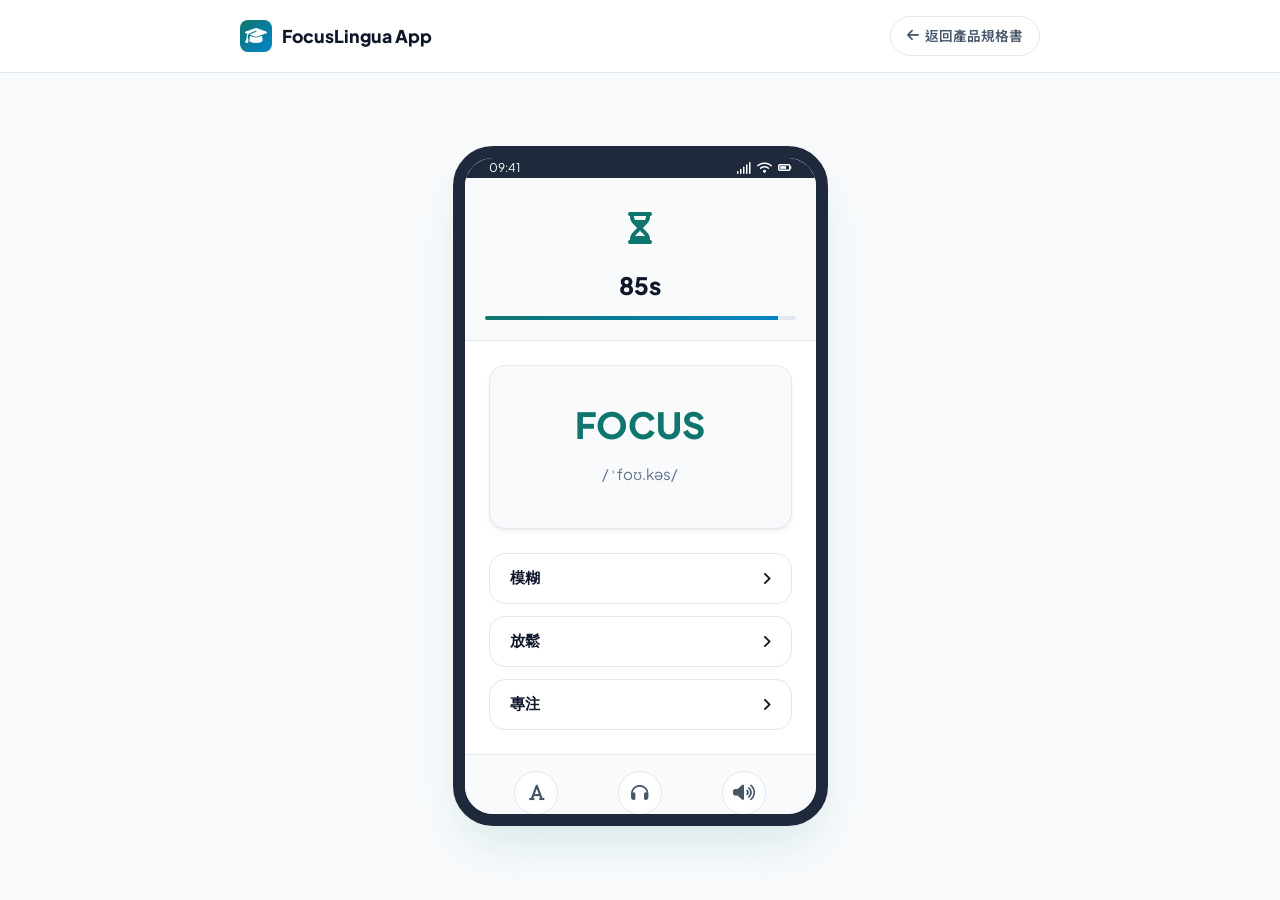
==== app_model.html @ e0427eb3 "feat: 新增專注學習產品規格書及交互App測試模型" ====
<!DOCTYPE html>
<html lang="zh-TW">
<head>
  <meta charset="UTF-8">
  <meta name="viewport" content="width=device-width, initial-scale=1.0">
  <title>FocusLingua | 專利交互概念產品模型 (App Test Model)</title>
  
  <!-- Fonts & Icons -->
  <link rel="preconnect" href="https://fonts.googleapis.com">
  <link rel="preconnect" href="https://fonts.gstatic.com" crossorigin>
  <link href="https://fonts.googleapis.com/css2?family=Plus+Jakarta+Sans:wght@400;500;600;700;800&family=Noto+Sans+TC:wght@400;500;700;900&display=swap" rel="stylesheet">
  <link rel="stylesheet" href="https://cdnjs.cloudflare.com/ajax/libs/font-awesome/6.4.0/css/all.min.css">
  
  <style>
    :root {
      --bg-primary: #f8fafc;
      --bg-secondary: #ffffff;
      --text-main: #0f172a;
      --text-muted: #475569;
      --text-sub: #64748b;
      --border-color: #e2e8f0;
      
      --accent-primary: #0f766e;   /* Teal */
      --accent-secondary: #0d9488; /* Mint */
      --accent-sky: #0284c7;       /* Sky Blue */
      --accent-bg: rgba(15, 118, 110, 0.05);
      
      --radius-md: 16px;
      --radius-sm: 8px;
      --radius-full: 9999px;
      --shadow-flat: 0 4px 6px -1px rgba(0, 0, 0, 0.05), 0 2px 4px -2px rgba(0, 0, 0, 0.05);
      --shadow-glow: 0 10px 30px rgba(15, 118, 110, 0.06);
      
      --transition-normal: 0.3s cubic-bezier(0.4, 0, 0.2, 1);
      --font-family: 'Plus Jakarta Sans', 'Noto Sans TC', sans-serif;
    }

    * {
      box-sizing: border-box;
      margin: 0;
      padding: 0;
    }

    body {
      background-color: var(--bg-primary);
      color: var(--text-main);
      font-family: var(--font-family);
      line-height: 1.6;
      display: flex;
      flex-direction: column;
      min-height: 100vh;
    }

    /* Header */
    .header {
      background-color: var(--bg-secondary);
      border-bottom: 1px solid var(--border-color);
      padding: 16px 24px;
    }

    .header-container {
      max-width: 800px;
      margin: 0 auto;
      display: flex;
      justify-content: space-between;
      align-items: center;
    }

    .brand {
      display: flex;
      align-items: center;
      gap: 10px;
      text-decoration: none;
      color: var(--text-main);
    }

    .brand-logo {
      width: 32px;
      height: 32px;
      background: linear-gradient(135deg, var(--accent-primary) 0%, var(--accent-sky) 100%);
      border-radius: var(--radius-sm);
      display: flex;
      align-items: center;
      justify-content: center;
      color: #ffffff;
      font-size: 1.1rem;
    }

    .brand-title {
      font-size: 1.1rem;
      font-weight: 800;
    }

    .btn-back {
      background-color: transparent;
      border: 1px solid var(--border-color);
      color: var(--text-muted);
      padding: 8px 16px;
      border-radius: var(--radius-full);
      font-size: 0.85rem;
      font-weight: 600;
      text-decoration: none;
      display: inline-flex;
      align-items: center;
      gap: 6px;
      transition: var(--transition-normal);
    }

    .btn-back:hover {
      border-color: var(--accent-primary);
      color: var(--accent-primary);
      background-color: var(--accent-bg);
    }

    /* Main Container (App Simulator Frame) */
    .simulator-container {
      flex-grow: 1;
      display: flex;
      align-items: center;
      justify-content: center;
      padding: 40px 24px;
    }

    .app-frame {
      background-color: var(--bg-secondary);
      border: 1px solid var(--border-color);
      width: 100%;
      max-width: 375px;
      height: 680px;
      border-radius: 40px;
      box-shadow: 0 25px 50px -12px rgba(15, 118, 110, 0.15);
      position: relative;
      overflow: hidden;
      display: flex;
      flex-direction: column;
      border: 12px solid #1e293b; /* Phone border look */
    }

    /* Status Bar Mock */
    .status-bar {
      height: 24px;
      background-color: #1e293b;
      color: #ffffff;
      font-size: 0.75rem;
      display: flex;
      justify-content: space-between;
      align-items: center;
      padding: 0 24px;
    }

    /* Timer / Hourglass Section */
    .timer-section {
      padding: 20px;
      text-align: center;
      background-color: var(--bg-primary);
      border-bottom: 1px solid var(--border-color);
      display: flex;
      flex-direction: column;
      align-items: center;
    }

    .hourglass-container {
      width: 60px;
      height: 60px;
      margin-bottom: 8px;
      position: relative;
      display: flex;
      align-items: center;
      justify-content: center;
      font-size: 2rem;
      color: var(--accent-primary);
    }

    .hourglass-spinning {
      animation: spin 2s linear infinite;
      display: inline-block;
    }

    @keyframes spin {
      0% { transform: rotate(0deg); }
      100% { transform: rotate(360deg); }
    }

    .timer-text {
      font-size: 1.5rem;
      font-weight: 800;
      color: var(--text-main);
    }

    .timer-progress-bg {
      width: 100%;
      height: 4px;
      background-color: var(--border-color);
      border-radius: var(--radius-full);
      margin-top: 12px;
      overflow: hidden;
    }

    .timer-progress-fill {
      height: 100%;
      width: 100%;
      background: linear-gradient(90deg, var(--accent-primary) 0%, var(--accent-sky) 100%);
      transition: width 1s linear;
    }

    /* Content Area */
    .content-area {
      flex-grow: 1;
      padding: 24px;
      display: flex;
      flex-direction: column;
      justify-content: center;
      align-items: center;
      position: relative;
    }

    /* Dyslexic Font Simulator style */
    .dyslexic-mode {
      font-family: 'Plus Jakarta Sans', sans-serif !important;
      font-weight: 800 !important;
      letter-spacing: 0.12em !important;
      word-spacing: 0.22em !important;
      text-shadow: 0 2px 2px rgba(15, 118, 110, 0.15) !important;
    }

    .word-card {
      background-color: var(--bg-primary);
      border: 1px solid var(--border-color);
      border-radius: var(--radius-md);
      width: 100%;
      padding: 30px 20px;
      text-align: center;
      margin-bottom: 24px;
      box-shadow: var(--shadow-flat);
      transition: var(--transition-normal);
    }

    .word-card-eng {
      font-size: 2.25rem;
      font-weight: 800;
      color: var(--accent-primary);
      margin-bottom: 8px;
    }

    .word-card-ipa {
      font-size: 0.95rem;
      color: var(--text-sub);
      margin-bottom: 12px;
    }

    /* Interactive Options */
    .options-container {
      width: 100%;
      display: flex;
      flex-direction: column;
      gap: 12px;
    }

    .option-btn {
      width: 100%;
      background-color: var(--bg-secondary);
      border: 1px solid var(--border-color);
      padding: 14px 20px;
      border-radius: var(--radius-md);
      font-size: 0.95rem;
      font-weight: 700;
      color: var(--text-main);
      cursor: pointer;
      text-align: left;
      display: flex;
      justify-content: space-between;
      align-items: center;
      transition: var(--transition-normal);
      position: relative;
      overflow: hidden;
    }

    .option-btn:hover {
      border-color: var(--accent-primary);
      background-color: var(--accent-bg);
    }

    .option-btn.correct {
      border-color: #10b981;
      background-color: #ecfdf5;
      color: #065f46;
    }

    .option-btn.incorrect {
      border-color: #ef4444;
      background-color: #fef2f2;
      color: #991b1b;
    }

    /* Sensory Settings Controls */
    .settings-bar {
      background-color: var(--bg-primary);
      border-top: 1px solid var(--border-color);
      padding: 16px 20px;
      display: flex;
      justify-content: space-around;
      align-items: center;
    }

    .control-btn {
      background-color: var(--bg-secondary);
      border: 1px solid var(--border-color);
      color: var(--text-muted);
      width: 44px;
      height: 44px;
      border-radius: 50%;
      display: flex;
      align-items: center;
      justify-content: center;
      font-size: 1.1rem;
      cursor: pointer;
      position: relative;
      transition: var(--transition-normal);
    }

    .control-btn:hover,
    .control-btn.active {
      border-color: var(--accent-primary);
      color: var(--accent-primary);
      background-color: var(--accent-bg);
      box-shadow: 0 4px 10px rgba(15, 118, 110, 0.15);
    }

    .control-btn.active::after {
      content: '';
      position: absolute;
      bottom: -3px;
      width: 6px;
      height: 6px;
      background-color: var(--accent-primary);
      border-radius: 50%;
    }

    /* Haptic Feedback Wave Effect Overlay */
    .haptic-overlay {
      position: absolute;
      top: 0;
      left: 0;
      width: 100%;
      height: 100%;
      pointer-events: none;
      z-index: 10;
      opacity: 0;
      transition: opacity 0.15s ease-out;
      border: 0px solid var(--accent-secondary);
    }

    .haptic-overlay.active {
      animation: rippleEffect 0.3s ease-out;
    }

    @keyframes rippleEffect {
      0% { border: 0px solid rgba(13, 148, 136, 0.6); opacity: 1; }
      50% { border: 20px solid rgba(13, 148, 136, 0.3); opacity: 0.8; }
      100% { border: 40px solid rgba(13, 148, 136, 0); opacity: 0; }
    }

    /* Particle Fireworks Canvas */
    #fireworks-canvas {
      position: absolute;
      top: 0;
      left: 0;
      width: 100%;
      height: 100%;
      pointer-events: none;
      z-index: 5;
    }

    /* Modal Victory Popup */
    .success-modal {
      position: absolute;
      top: 0;
      left: 0;
      width: 100%;
      height: 100%;
      background-color: rgba(15, 23, 42, 0.7);
      backdrop-filter: blur(4px);
      z-index: 50;
      display: flex;
      align-items: center;
      justify-content: center;
      opacity: 0;
      visibility: hidden;
      transition: var(--transition-normal);
    }

    .success-modal.active {
      opacity: 1;
      visibility: visible;
    }

    .success-card {
      background-color: var(--bg-secondary);
      border-radius: 24px;
      width: 85%;
      padding: 24px;
      text-align: center;
      transform: scale(0.9);
      transition: var(--transition-normal);
    }

    .success-modal.active .success-card {
      transform: scale(1);
    }

    .success-icon {
      font-size: 3rem;
      color: #10b981;
      margin-bottom: 12px;
      animation: bounce 1s ease infinite;
    }

    @keyframes bounce {
      0%, 100% { transform: translateY(0); }
      50% { transform: translateY(-8px); }
    }

    .btn-next {
      background: linear-gradient(135deg, var(--accent-primary) 0%, var(--accent-sky) 100%);
      color: #ffffff;
      border: none;
      padding: 12px 24px;
      border-radius: var(--radius-full);
      font-weight: 700;
      font-size: 0.95rem;
      width: 100%;
      cursor: pointer;
      margin-top: 20px;
    }
  </style>
</head>
<body>

  <!-- Header -->
  <header class="header">
    <div class="header-container">
      <a href="#" class="brand">
        <div class="brand-logo"><i class="fa-solid fa-graduation-cap"></i></div>
        <h1 class="brand-title">FocusLingua App</h1>
      </a>
      <a href="prd_dashboard.html" class="btn-back">
        <i class="fa-solid fa-arrow-left"></i> 返回產品規格書
      </a>
    </div>
  </header>

  <!-- Simulator Container -->
  <main class="simulator-container">
    <div class="app-frame" id="app-frame">
      <!-- Status Bar -->
      <div class="status-bar">
        <span>09:41</span>
        <span>
          <i class="fa-solid fa-signal" style="margin-right: 4px;"></i>
          <i class="fa-solid fa-wifi" style="margin-right: 4px;"></i>
          <i class="fa-solid fa-battery-three-quarters"></i>
        </span>
      </div>

      <!-- Haptic Wave Overlay -->
      <div class="haptic-overlay" id="haptic-wave"></div>

      <!-- Fireworks Canvas -->
      <canvas id="fireworks-canvas"></canvas>

      <!-- Timer Section -->
      <div class="timer-section">
        <div class="hourglass-container">
          <i class="fa-solid fa-hourglass-half hourglass-spinning" id="hourglass-icon"></i>
        </div>
        <div class="timer-text" id="timer-display">90s</div>
        <div class="timer-progress-bg">
          <div class="timer-progress-fill" id="timer-fill"></div>
        </div>
      </div>

      <!-- Content Area -->
      <div class="content-area">
        <!-- Word Card -->
        <div class="word-card" id="word-card">
          <div class="word-card-eng" id="card-english">FOCUS</div>
          <div class="word-card-ipa" id="card-ipa">/ˈfoʊ.kəs/</div>
        </div>

        <!-- Options -->
        <div class="options-container" id="options-container">
          <!-- Options injected by JS -->
        </div>
      </div>

      <!-- Settings Bar (Sensory controls) -->
      <div class="settings-bar">
        <!-- Dyslexic font toggle -->
        <button class="control-btn" id="font-toggle" title="閱讀障礙友善字型" onclick="toggleDyslexicFont()">
          <i class="fa-solid fa-font"></i>
        </button>
        <!-- BGM / White noise toggle -->
        <button class="control-btn" id="sound-toggle" title="播放專注白噪音" onclick="toggleWhiteNoise()">
          <i class="fa-solid fa-headphones"></i>
        </button>
        <!-- Audio TTS / Speak word -->
        <button class="control-btn" id="speak-btn" title="朗讀發音" onclick="speakCurrentWord()">
          <i class="fa-solid fa-volume-high"></i>
        </button>
      </div>

      <!-- Success Victory Modal -->
      <div class="success-modal" id="success-modal">
        <div class="success-card">
          <div class="success-icon"><i class="fa-solid fa-circle-check"></i></div>
          <h3 style="font-size: 1.25rem; font-weight: 800; margin-bottom: 8px;">完美回答！</h3>
          <p id="success-stat" style="color: var(--text-muted); font-size: 0.9rem; line-height: 1.6;">
            專注點擊反應時間: 284ms<br>連續專注日數: +1 天
          </p>
          <button class="btn-next" onclick="nextQuestion()">挑戰下一個 <i class="fa-solid fa-forward"></i></button>
        </div>
      </div>
    </div>
  </main>

  <!-- Sound & Interaction Scripts -->
  <script>
    // Audio Context Setup (Web Audio API)
    let audioCtx = null;
    let noiseNode = null;
    let isNoisePlaying = false;

    // Timer Variables
    let timerValue = 90;
    let timerInterval = null;
    let isTimerRunning = false;

    // Words Database
    const wordList = [
      { english: "FOCUS", ipa: "/ˈfoʊ.kəs/", chinese: "專注", options: ["模糊", "放鬆", "專注"] },
      { english: "CALM", ipa: "/kɑːm/", chinese: "冷靜", options: ["慌亂", "冷靜", "刺激"] },
      { english: "LEARN", ipa: "/lɜːrn/", chinese: "學習", options: ["遺忘", "學習", "運動"] },
      { english: "MIND", ipa: "/maɪnd/", chinese: "心智", options: ["身體", "地圖", "心智"] }
    ];
    let currentWordIndex = 0;
    let reactionStartTime = 0;

    // Page Load Setup
    window.addEventListener('load', () => {
      loadQuestion();
      startTimer();
    });

    // Load Question
    function loadQuestion() {
      const currentWord = wordList[currentWordIndex];
      document.getElementById('card-english').innerText = currentWord.english;
      document.getElementById('card-ipa').innerText = currentWord.ipa;
      
      const optionsContainer = document.getElementById('options-container');
      optionsContainer.innerHTML = '';
      
      currentWord.options.forEach(opt => {
        const btn = document.createElement('button');
        btn.className = 'option-btn';
        btn.innerHTML = `<span>${opt}</span> <i class="fa-solid fa-angle-right"></i>`;
        btn.onclick = () => selectOption(btn, opt);
        optionsContainer.appendChild(btn);
      });

      reactionStartTime = Date.now();
    }

    // Select Option
    function selectOption(btn, value) {
      const currentWord = wordList[currentWordIndex];
      const buttons = document.querySelectorAll('.option-btn');
      
      // Stop timer for calculation
      pauseTimer();
      const reactionTime = Date.now() - reactionStartTime;

      if (value === currentWord.chinese) {
        btn.classList.add('correct');
        btn.innerHTML = `<span>${value}</span> <i class="fa-solid fa-circle-check"></i>`;
        
        // Trigger Haptic Wave & Sound & Particles
        triggerHapticWave();
        playSuccessBeep();
        triggerFireworks();
        
        // Show Success Modal
        setTimeout(() => {
          document.getElementById('success-stat').innerHTML = `專注點擊反應時間: <strong>${reactionTime}ms</strong><br>連續專注日數: <strong>+1 天</strong>`;
          document.getElementById('success-modal').classList.add('active');
        }, 600);
      } else {
        btn.classList.add('incorrect');
        btn.innerHTML = `<span>${value}</span> <i class="fa-solid fa-circle-xmark"></i>`;
        playErrorBeep();
        
        // Visual vibration shake on card
        const card = document.getElementById('word-card');
        card.style.transform = 'translateX(-10px)';
        setTimeout(() => card.style.transform = 'translateX(10px)', 100);
        setTimeout(() => card.style.transform = 'translateX(-5px)', 200);
        setTimeout(() => card.style.transform = 'translateX(0)', 300);

        // Resume timer
        setTimeout(() => startTimer(), 1000);
      }
    }

    // Go to Next Question
    function nextQuestion() {
      document.getElementById('success-modal').classList.remove('active');
      currentWordIndex = (currentWordIndex + 1) % wordList.length;
      loadQuestion();
      resetTimer();
      startTimer();
    }

    // Timer Controls
    function startTimer() {
      if (isTimerRunning) return;
      isTimerRunning = true;
      document.getElementById('hourglass-icon').classList.add('hourglass-spinning');
      
      timerInterval = setInterval(() => {
        timerValue--;
        document.getElementById('timer-display').innerText = timerValue + 's';
        
        const progressPercent = (timerValue / 90) * 100;
        document.getElementById('timer-fill').style.width = progressPercent + '%';

        if (timerValue <= 0) {
          clearInterval(timerInterval);
          alert("專注關卡挑戰結束，請讓大腦稍作休息！");
          resetTimer();
        }
      }, 1000);
    }

    function pauseTimer() {
      isTimerRunning = false;
      clearInterval(timerInterval);
      document.getElementById('hourglass-icon').classList.remove('hourglass-spinning');
    }

    function resetTimer() {
      pauseTimer();
      timerValue = 90;
      document.getElementById('timer-display').innerText = '90s';
      document.getElementById('timer-fill').style.width = '100%';
    }

    // Settings Toggle: Dyslexic Font Simulator
    function toggleDyslexicFont() {
      const engCardText = document.getElementById('card-english');
      const btn = document.getElementById('font-toggle');
      
      engCardText.classList.toggle('dyslexic-mode');
      btn.classList.toggle('active');
    }

    // Settings Toggle: White Noise Generator (Web Audio API)
    function toggleWhiteNoise() {
      const btn = document.getElementById('sound-toggle');
      
      if (!audioCtx) {
        audioCtx = new (window.AudioContext || window.webkitAudioContext)();
      }

      if (isNoisePlaying) {
        // Stop white noise
        if (noiseNode) {
          noiseNode.disconnect();
          noiseNode = null;
        }
        isNoisePlaying = false;
        btn.classList.remove('active');
      } else {
        // Start white noise
        const bufferSize = 2 * audioCtx.sampleRate;
        const noiseBuffer = audioCtx.createBuffer(1, bufferSize, audioCtx.sampleRate);
        const output = noiseBuffer.getChannelData(0);
        
        // Populate buffer with random noise (white noise)
        for (let i = 0; i < bufferSize; i++) {
          output[i] = Math.random() * 2 - 1;
        }
        
        noiseNode = audioCtx.createBufferSource();
        noiseNode.buffer = noiseBuffer;
        noiseNode.loop = true;
        
        // Lowpass filter to make it brownian/calm pink noise
        const filter = audioCtx.createBiquadFilter();
        filter.type = 'lowpass';
        filter.frequency.setValueAtTime(400, audioCtx.currentTime); // Deep rumbling white noise
        
        // Volume Control
        const gainNode = audioCtx.createGain();
        gainNode.gain.setValueAtTime(0.08, audioCtx.currentTime); // Low background volume
        
        noiseNode.connect(filter);
        filter.connect(gainNode);
        gainNode.connect(audioCtx.destination);
        
        noiseNode.start();
        isNoisePlaying = true;
        btn.classList.add('active');
      }
    }

    // Speech TTS Speaker
    function speakCurrentWord() {
      const text = wordList[currentWordIndex].english;
      const utterance = new SpeechSynthesisUtterance(text);
      utterance.lang = 'en-US';
      utterance.rate = 0.85; // Slightly slower for dyslexic learners
      window.speechSynthesis.speak(utterance);
    }

    // Synthesize Success Beep (Web Audio API)
    function playSuccessBeep() {
      if (!audioCtx) audioCtx = new (window.AudioContext || window.webkitAudioContext)();
      
      const osc = audioCtx.createOscillator();
      const gain = audioCtx.createGain();
      
      osc.type = 'sine';
      osc.frequency.setValueAtTime(587.33, audioCtx.currentTime); // D5
      osc.frequency.exponentialRampToValueAtTime(880, audioCtx.currentTime + 0.15); // A5
      
      gain.gain.setValueAtTime(0.15, audioCtx.currentTime);
      gain.gain.exponentialRampToValueAtTime(0.01, audioCtx.currentTime + 0.3);
      
      osc.connect(gain);
      gain.connect(audioCtx.destination);
      
      osc.start();
      osc.stop(audioCtx.currentTime + 0.3);
    }

    // Synthesize Error Beep (Web Audio API)
    function playErrorBeep() {
      if (!audioCtx) audioCtx = new (window.AudioContext || window.webkitAudioContext)();
      
      const osc = audioCtx.createOscillator();
      const gain = audioCtx.createGain();
      
      osc.type = 'sawtooth';
      osc.frequency.setValueAtTime(220, audioCtx.currentTime); // A3 low buzz
      
      gain.gain.setValueAtTime(0.1, audioCtx.currentTime);
      gain.gain.exponentialRampToValueAtTime(0.01, audioCtx.currentTime + 0.2);
      
      osc.connect(gain);
      gain.connect(audioCtx.destination);
      
      osc.start();
      osc.stop(audioCtx.currentTime + 0.2);
    }

    // Trigger Visual Haptic Ripple Wave
    function triggerHapticWave() {
      const wave = document.getElementById('haptic-wave');
      wave.classList.remove('active');
      // Trigger reflow
      void wave.offsetWidth;
      wave.classList.add('active');
      
      // Native Vibrate API
      if (navigator.vibrate) {
        navigator.vibrate([80, 50, 80]); // Dual tactile pulses
      }
    }

    // Canvas Particles Fireworks
    const canvas = document.getElementById('fireworks-canvas');
    const ctx = canvas.getContext('2d');
    let particles = [];

    function resizeCanvas() {
      canvas.width = canvas.parentElement.clientWidth;
      canvas.height = canvas.parentElement.clientHeight;
    }
    window.addEventListener('resize', resizeCanvas);
    resizeCanvas();

    function triggerFireworks() {
      resizeCanvas();
      particles = [];
      const particleCount = 40;
      const x = canvas.width / 2;
      const y = canvas.height * 0.6; // Center of word card area
      
      const colors = ['#0f766e', '#0d9488', '#0284c7', '#38bdf8', '#34d399'];

      for (let i = 0; i < particleCount; i++) {
        const angle = Math.random() * Math.PI * 2;
        const speed = Math.random() * 4 + 2;
        particles.push({
          x: x,
          y: y,
          vx: Math.cos(angle) * speed,
          vy: Math.sin(angle) * speed - 1.5, // Gravity drift
          radius: Math.random() * 3 + 2,
          color: colors[Math.floor(Math.random() * colors.length)],
          alpha: 1,
          decay: Math.random() * 0.02 + 0.015
        });
      }
      
      requestAnimationFrame(updateParticles);
    }

    function updateParticles() {
      ctx.clearRect(0, 0, canvas.width, canvas.height);
      let alive = false;

      particles.forEach(p => {
        p.x += p.vx;
        p.y += p.vy;
        p.vy += 0.08; // Gravity
        p.alpha -= p.decay;

        if (p.alpha > 0) {
          alive = true;
          ctx.beginPath();
          ctx.arc(p.x, p.y, p.radius, 0, Math.PI * 2);
          ctx.fillStyle = p.color;
          ctx.globalAlpha = p.alpha;
          ctx.fill();
        }
      });

      if (alive) {
        requestAnimationFrame(updateParticles);
      }
    }
  </script>
</body>
</html>
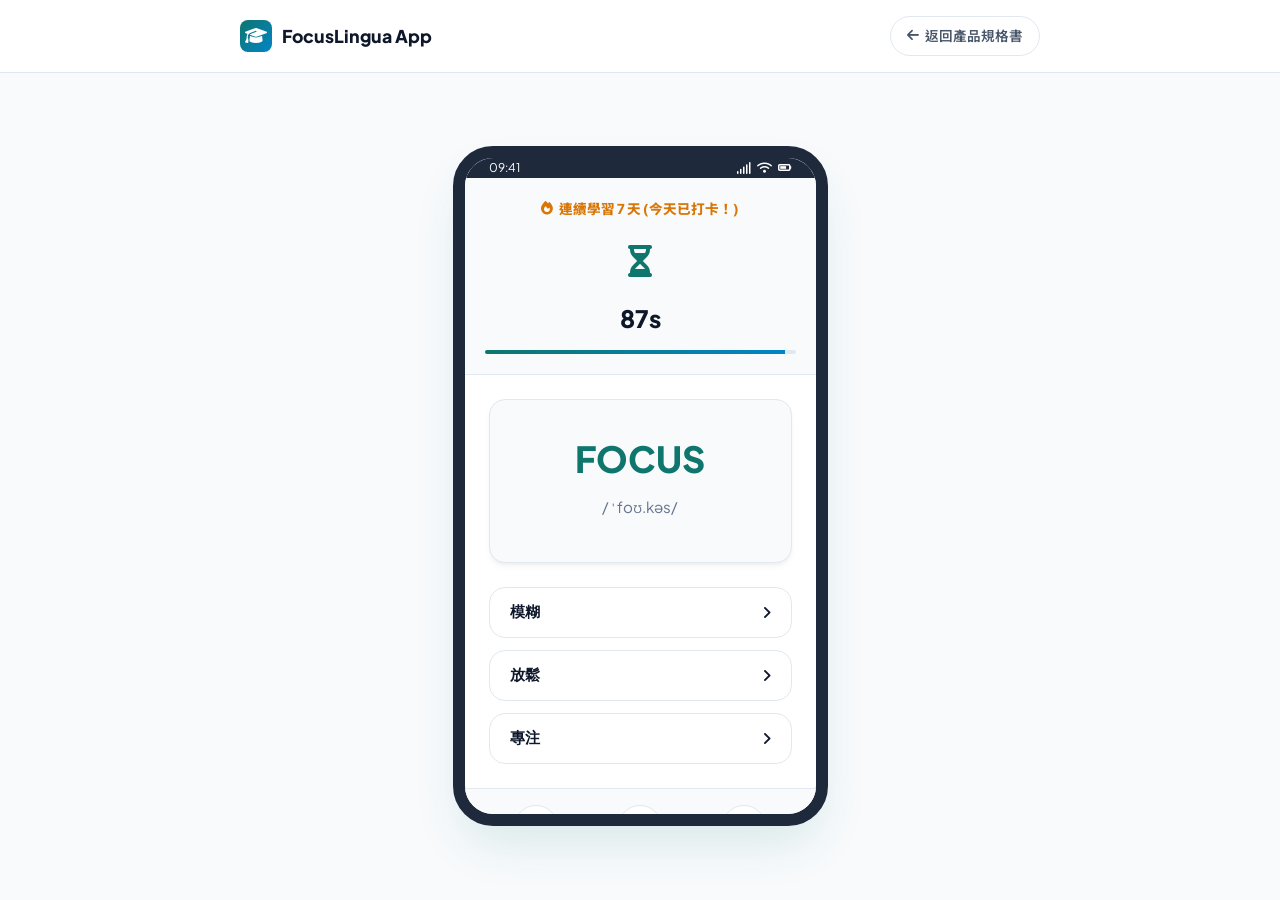
==== commit 34a5b46f: "update: 更新 App 模擬器以支援 v2.0 隨機化多巴胺獎勵與連續天數" ====
--- a/app_model.html
+++ b/app_model.html
@@ -470,6 +470,10 @@
 
       <!-- Timer Section -->
       <div class="timer-section">
+        <!-- Streak display (v2.0) -->
+        <div style="font-size: 0.85rem; font-weight: 800; color: #d97706; margin-bottom: 12px; display: flex; align-items: center; gap: 6px;">
+          <i class="fa-solid fa-fire"></i> 連續學習 7 天 (今天已打卡！)
+        </div>
         <div class="hourglass-container">
           <i class="fa-solid fa-hourglass-half hourglass-spinning" id="hourglass-icon"></i>
         </div>
@@ -513,11 +517,11 @@
       <div class="success-modal" id="success-modal">
         <div class="success-card">
           <div class="success-icon"><i class="fa-solid fa-circle-check"></i></div>
-          <h3 style="font-size: 1.25rem; font-weight: 800; margin-bottom: 8px;">完美回答！</h3>
+          <h3 id="success-title" style="font-size: 1.25rem; font-weight: 800; margin-bottom: 8px;">完美回答！</h3>
           <p id="success-stat" style="color: var(--text-muted); font-size: 0.9rem; line-height: 1.6;">
             專注點擊反應時間: 284ms<br>連續專注日數: +1 天
           </p>
-          <button class="btn-next" onclick="nextQuestion()">挑戰下一個 <i class="fa-solid fa-forward"></i></button>
+          <button class="btn-next" onclick="nextQuestion()">先學下 1 個字就好 <i class="fa-solid fa-forward"></i></button>
         </div>
       </div>
     </div>
@@ -584,14 +588,37 @@
         btn.classList.add('correct');
         btn.innerHTML = `<span>${value}</span> <i class="fa-solid fa-circle-check"></i>`;
         
-        // Trigger Haptic Wave & Sound & Particles
+        // Trigger Haptic Wave & Sound
         triggerHapticWave();
         playSuccessBeep();
-        triggerFireworks();
-        
-        // Show Success Modal
+
+        // 🎲 v2.0 隨機化多巴胺獎勵機制 (Slot-Machine Style Random Rewards)
+        const rand = Math.random();
+        let rewardTitle = "完美回答！";
+        let rewardDesc = `專注點擊反應時間: <strong>${reactionTime}ms</strong><br>連續專注日數: <strong>+1 天</strong>`;
+
+        if (rand < 0.25) {
+          // 1. 標準版
+          rewardTitle = "非常棒！🌟";
+        } else if (rand < 0.50) {
+          // 2. 驚喜版 - 全螢幕彩帶煙火
+          rewardTitle = "太精彩了！🎉";
+          rewardDesc += `<br><span style="color: #0d9488; font-weight: 700;"><i class="fa-solid fa-wand-magic-sparkles"></i> 觸發全螢幕多巴胺彩色煙火！</span>`;
+          triggerFireworks();
+        } else if (rand < 0.75) {
+          // 3. 幽默/趣味反饋版
+          rewardTitle = "大腦偷偷開心了一下 🧠";
+          rewardDesc = `反應時間: <strong>${reactionTime}ms</strong><br><span style="color: #0284c7; font-weight: 700;">做得好！您的大腦多巴胺正歡樂分泌中！</span>`;
+        } else {
+          // 4. 累積/保護盾版
+          rewardTitle = "獲得保護盾！🛡️";
+          rewardDesc = `反應時間: <strong>${reactionTime}ms</strong><br><span style="color: #b45309; font-weight: 700;"><i class="fa-solid fa-shield-halved"></i> 獲得 1 個連續天數保護盾！</span><br>即使明天休息，專注紀錄也不會中斷喔！`;
+        }
+        
+        // Show Success Modal with random content
         setTimeout(() => {
-          document.getElementById('success-stat').innerHTML = `專注點擊反應時間: <strong>${reactionTime}ms</strong><br>連續專注日數: <strong>+1 天</strong>`;
+          document.getElementById('success-title').innerHTML = rewardTitle;
+          document.getElementById('success-stat').innerHTML = rewardDesc;
           document.getElementById('success-modal').classList.add('active');
         }, 600);
       } else {
